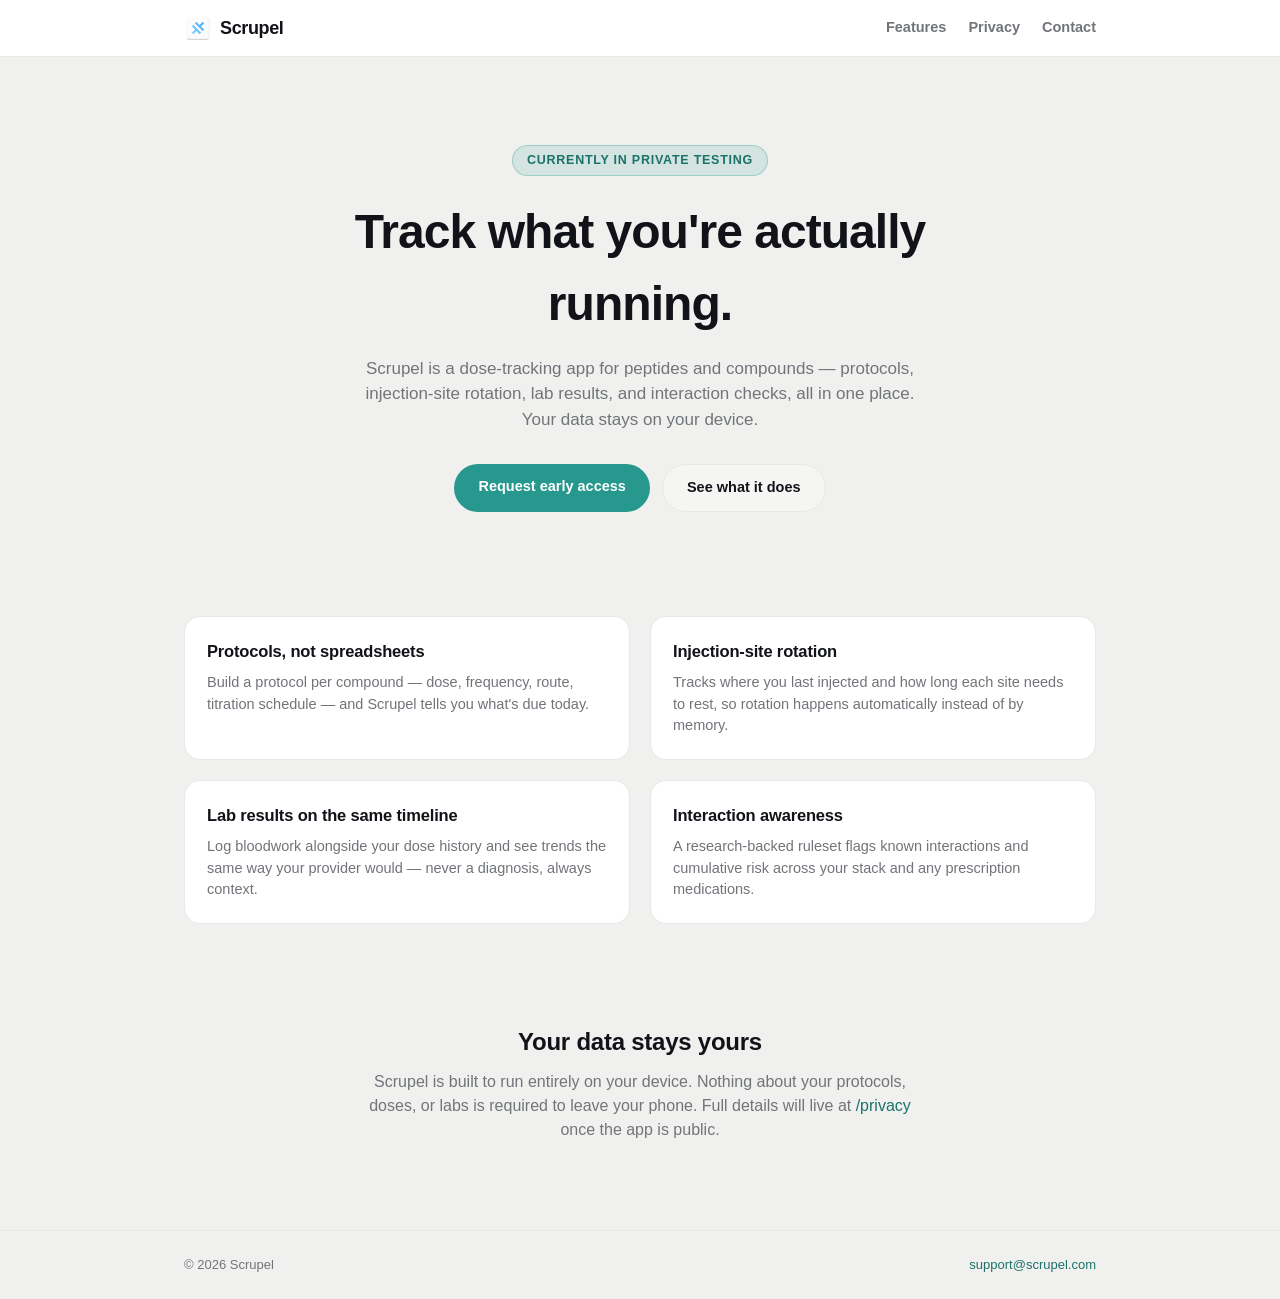
==== index.html @ 977490ed "Initial scaffold: static placeholder landing page Plain HTML/CSS/JS, no build step. Brand palette mi" ====
<!doctype html>
<html lang="en">
<head>
<meta charset="utf-8">
<meta name="viewport" content="width=device-width, initial-scale=1">
<title>Scrupel — Dose tracking for peptides and compounds</title>
<meta name="description" content="Scrupel is a private, on-device dose-tracking app for peptides and compounds — protocols, injection sites, lab results, and interaction checks in one place.">
<link rel="icon" href="favicon.png">
<link rel="apple-touch-icon" href="favicon.png">
<link rel="stylesheet" href="styles.css">
</head>
<body>
  <header class="nav">
    <div class="wrap nav-inner">
      <a class="brand" href="#top">
        <img src="favicon.png" alt="" width="28" height="28">
        Scrupel
      </a>
      <nav class="nav-links">
        <a href="#features">Features</a>
        <a href="#privacy">Privacy</a>
        <a href="mailto:support@scrupel.com">Contact</a>
      </nav>
    </div>
  </header>

  <main id="top">
    <section class="hero wrap">
      <span class="eyebrow">Currently in private testing</span>
      <h1>Track what you're actually running.</h1>
      <p class="lede">Scrupel is a dose-tracking app for peptides and compounds — protocols, injection-site rotation, lab results, and interaction checks, all in one place. Your data stays on your device.</p>
      <div class="cta-row">
        <a class="btn btn-primary" href="mailto:support@scrupel.com?subject=Early access">Request early access</a>
        <a class="btn btn-ghost" href="#features">See what it does</a>
      </div>
    </section>

    <section id="features" class="features wrap">
      <div class="feature">
        <h3>Protocols, not spreadsheets</h3>
        <p>Build a protocol per compound — dose, frequency, route, titration schedule — and Scrupel tells you what's due today.</p>
      </div>
      <div class="feature">
        <h3>Injection-site rotation</h3>
        <p>Tracks where you last injected and how long each site needs to rest, so rotation happens automatically instead of by memory.</p>
      </div>
      <div class="feature">
        <h3>Lab results on the same timeline</h3>
        <p>Log bloodwork alongside your dose history and see trends the same way your provider would — never a diagnosis, always context.</p>
      </div>
      <div class="feature">
        <h3>Interaction awareness</h3>
        <p>A research-backed ruleset flags known interactions and cumulative risk across your stack and any prescription medications.</p>
      </div>
    </section>

    <section id="privacy" class="privacy wrap">
      <h2>Your data stays yours</h2>
      <p>Scrupel is built to run entirely on your device. Nothing about your protocols, doses, or labs is required to leave your phone. Full details will live at <a href="/privacy">/privacy</a> once the app is public.</p>
    </section>
  </main>

  <footer class="footer">
    <div class="wrap footer-inner">
      <span>&copy; <span id="year"></span> Scrupel</span>
      <a href="mailto:support@scrupel.com">support@scrupel.com</a>
    </div>
  </footer>

  <script>document.getElementById("year").textContent = new Date().getFullYear();</script>
</body>
</html>
---- styles.css ----
/* Palette mirrors the Scrupel app's own light/dark tokens (App.jsx's LIGHT/DARK
   theme objects) so the marketing site and the product feel like one brand. */
:root {
  --ink: #111318;
  --paper: #F0F1EF;
  --card: #FFFFFF;
  --line: #E6E9E6;
  --teal: #26988D;
  --teal-dk: #1C716A;
  --slate: #717479;
  --soft: #F5F6F4;
}
@media (prefers-color-scheme: dark) {
  :root {
    --ink: #F2F0EA;
    --paper: #262523;
    --card: #302F2C;
    --line: #43423C;
    --teal: #2D9288;
    --teal-dk: #81C7BF;
    --slate: #A6A399;
    --soft: #3A3934;
  }
}

* { box-sizing: border-box; }
html, body { margin: 0; padding: 0; }
body {
  background: var(--paper);
  color: var(--ink);
  font-family: -apple-system, BlinkMacSystemFont, "Segoe UI", Roboto, Helvetica, Arial, sans-serif;
  line-height: 1.5;
  -webkit-font-smoothing: antialiased;
}
.wrap { max-width: 960px; margin: 0 auto; padding: 0 24px; }
a { color: var(--teal-dk); text-decoration: none; }
a:hover { text-decoration: underline; }

.nav {
  border-bottom: 1px solid var(--line);
  background: var(--card);
  position: sticky;
  top: 0;
  z-index: 10;
}
.nav-inner {
  display: flex;
  align-items: center;
  justify-content: space-between;
  padding-top: 14px;
  padding-bottom: 14px;
}
.brand {
  display: flex;
  align-items: center;
  gap: 8px;
  font-weight: 800;
  font-size: 18px;
  letter-spacing: -0.02em;
  color: var(--ink);
}
.brand:hover { text-decoration: none; }
.brand img { border-radius: 7px; }
.nav-links { display: flex; gap: 22px; }
.nav-links a { color: var(--slate); font-weight: 600; font-size: 14.5px; }
.nav-links a:hover { color: var(--ink); text-decoration: none; }

.hero {
  padding: 88px 24px 64px;
  text-align: center;
}
.eyebrow {
  display: inline-block;
  font-size: 12.5px;
  font-weight: 700;
  letter-spacing: 0.06em;
  text-transform: uppercase;
  color: var(--teal-dk);
  background: color-mix(in srgb, var(--teal) 14%, transparent);
  border: 1px solid color-mix(in srgb, var(--teal) 30%, transparent);
  border-radius: 999px;
  padding: 5px 14px;
  margin-bottom: 20px;
}
h1 {
  font-size: clamp(32px, 5vw, 48px);
  font-weight: 800;
  letter-spacing: -0.02em;
  margin: 0 0 16px;
  max-width: 720px;
  margin-left: auto;
  margin-right: auto;
}
.lede {
  font-size: 17px;
  color: var(--slate);
  max-width: 560px;
  margin: 0 auto 32px;
}
.cta-row { display: flex; gap: 12px; justify-content: center; flex-wrap: wrap; }
.btn {
  display: inline-block;
  padding: 12px 24px;
  border-radius: 999px;
  font-weight: 700;
  font-size: 14.5px;
}
.btn-primary { background: var(--teal); color: #fff; }
.btn-primary:hover { background: var(--teal-dk); text-decoration: none; }
.btn-ghost { background: var(--soft); color: var(--ink); border: 1px solid var(--line); }
.btn-ghost:hover { text-decoration: none; border-color: var(--teal); }

.features {
  display: grid;
  grid-template-columns: repeat(2, 1fr);
  gap: 20px;
  padding: 40px 24px 80px;
}
@media (max-width: 640px) {
  .features { grid-template-columns: 1fr; }
}
.feature {
  background: var(--card);
  border: 1px solid var(--line);
  border-radius: 16px;
  padding: 22px;
}
.feature h3 { margin: 0 0 8px; font-size: 16.5px; letter-spacing: -0.01em; }
.feature p { margin: 0; color: var(--slate); font-size: 14.5px; }

.privacy {
  padding: 20px 24px 88px;
  text-align: center;
}
.privacy h2 { font-size: 24px; margin: 0 0 10px; letter-spacing: -0.01em; }
.privacy p { color: var(--slate); max-width: 560px; margin: 0 auto; }

.footer { border-top: 1px solid var(--line); padding: 24px 0; }
.footer-inner {
  display: flex;
  justify-content: space-between;
  color: var(--slate);
  font-size: 13px;
}
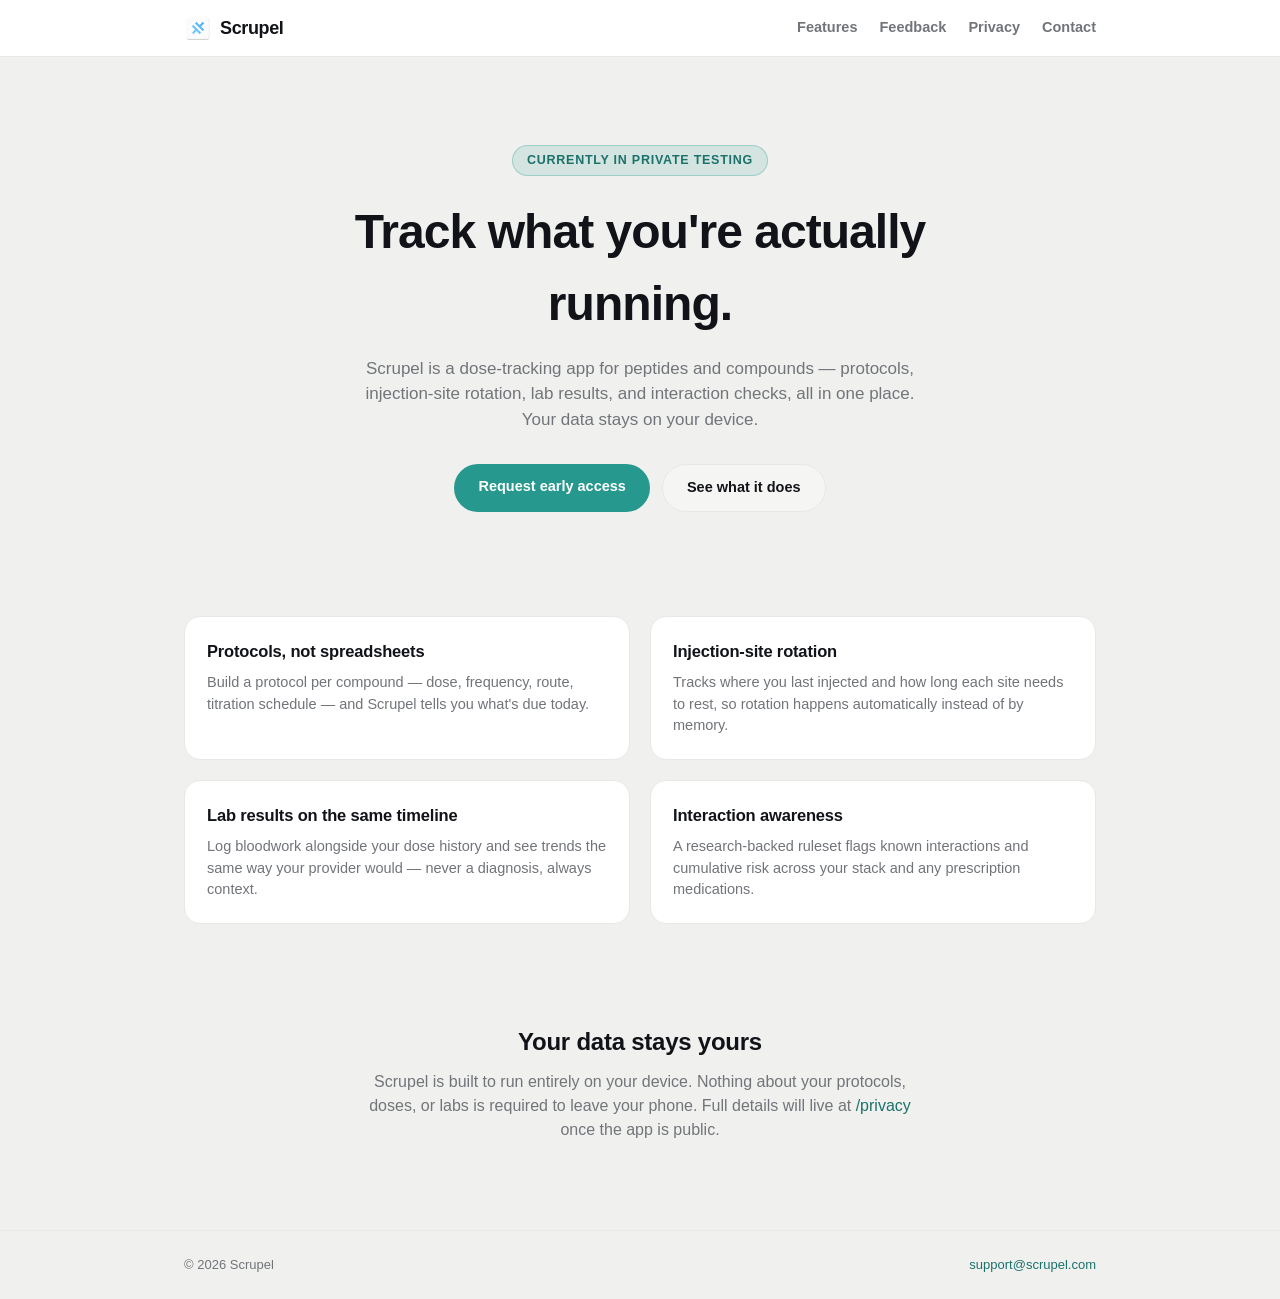
==== commit 7e65d629: "Add Feedback link to nav, pointing to Featurebase board Featurebase free tier now hosts feature requ" ====
--- a/index.html
+++ b/index.html
@@ -18,6 +18,7 @@
       </a>
       <nav class="nav-links">
         <a href="#features">Features</a>
+        <a href="https://scrupel.featurebase.app" target="_blank" rel="noopener">Feedback</a>
         <a href="#privacy">Privacy</a>
         <a href="mailto:support@scrupel.com">Contact</a>
       </nav>
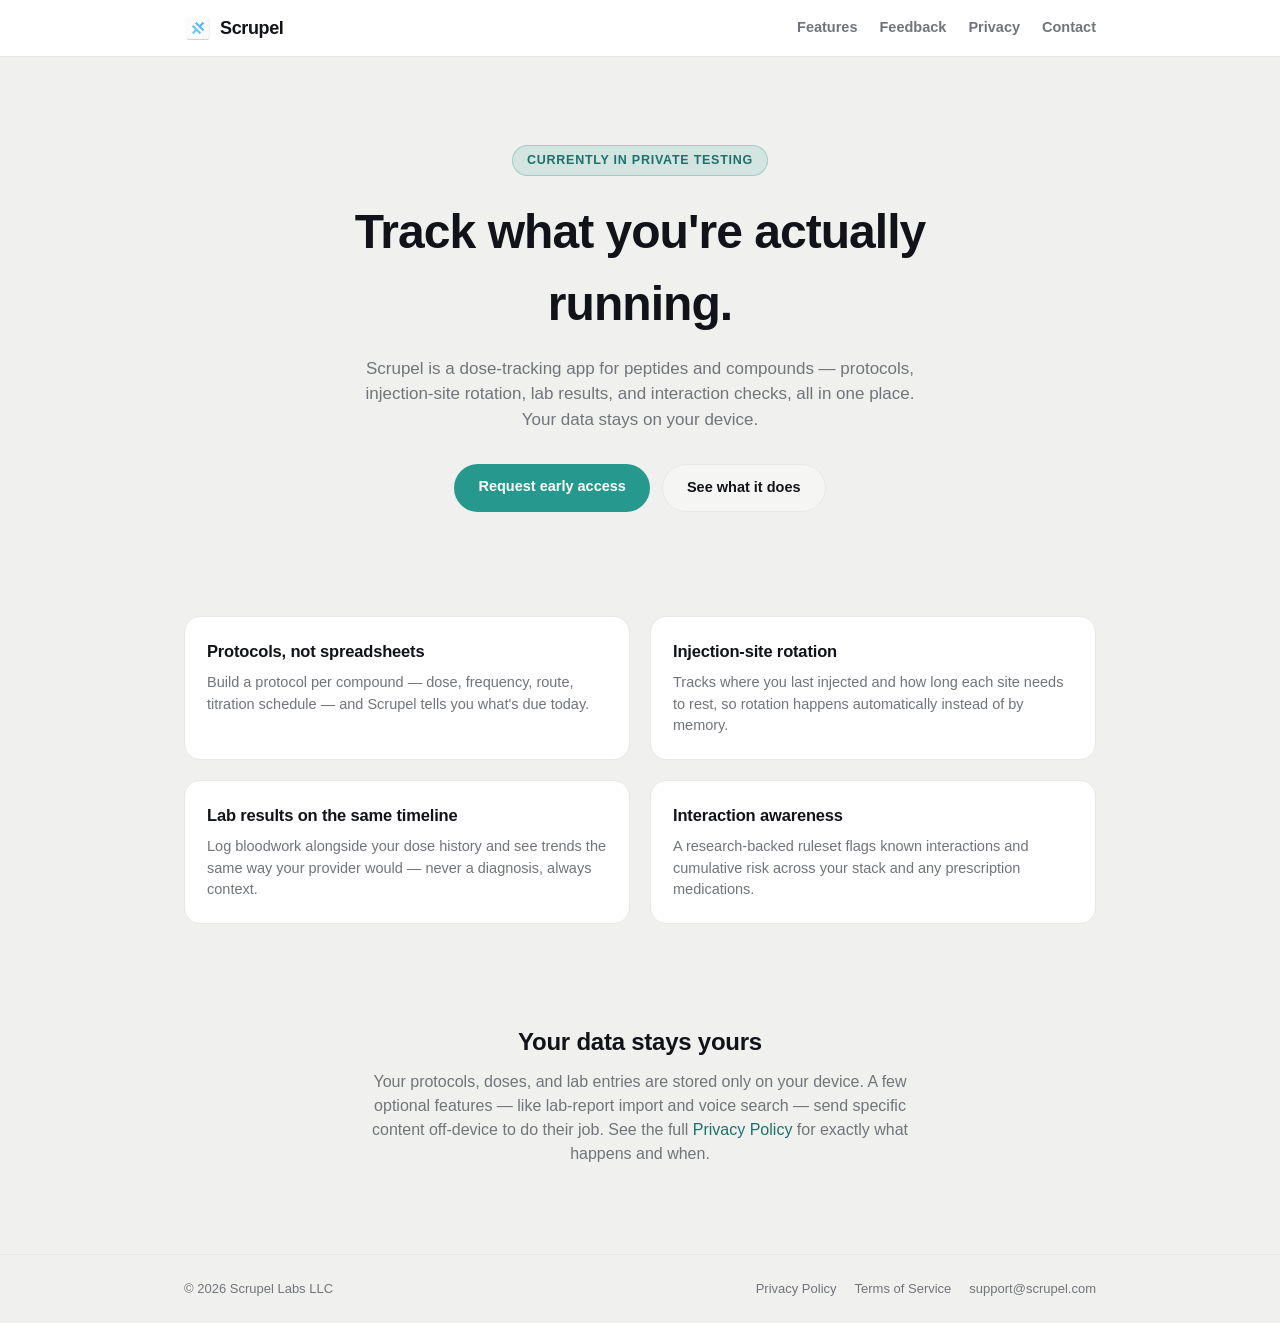
==== commit a0fe6048: "Add Privacy Policy and Terms of Service pages Scrupel Labs LLC entity, Utah governing law. Linked fr" ====
--- a/index.html
+++ b/index.html
@@ -3,6 +3,7 @@
 <head>
 <meta charset="utf-8">
 <meta name="viewport" content="width=device-width, initial-scale=1">
+<meta name="robots" content="noindex, nofollow">
 <title>Scrupel — Dose tracking for peptides and compounds</title>
 <meta name="description" content="Scrupel is a private, on-device dose-tracking app for peptides and compounds — protocols, injection sites, lab results, and interaction checks in one place.">
 <link rel="icon" href="favicon.png">
@@ -57,14 +58,18 @@
 
     <section id="privacy" class="privacy wrap">
       <h2>Your data stays yours</h2>
-      <p>Scrupel is built to run entirely on your device. Nothing about your protocols, doses, or labs is required to leave your phone. Full details will live at <a href="/privacy">/privacy</a> once the app is public.</p>
+      <p>Your protocols, doses, and lab entries are stored only on your device. A few optional features — like lab-report import and voice search — send specific content off-device to do their job. See the full <a href="privacy.html">Privacy Policy</a> for exactly what happens and when.</p>
     </section>
   </main>
 
   <footer class="footer">
     <div class="wrap footer-inner">
-      <span>&copy; <span id="year"></span> Scrupel</span>
-      <a href="mailto:support@scrupel.com">support@scrupel.com</a>
+      <span>&copy; <span id="year"></span> Scrupel Labs LLC</span>
+      <span class="footer-links">
+        <a href="privacy.html">Privacy Policy</a>
+        <a href="terms.html">Terms of Service</a>
+        <a href="mailto:support@scrupel.com">support@scrupel.com</a>
+      </span>
     </div>
   </footer>
 
--- a/styles.css
+++ b/styles.css
@@ -139,6 +139,39 @@
 .footer-inner {
   display: flex;
   justify-content: space-between;
+  flex-wrap: wrap;
+  gap: 10px 24px;
   color: var(--slate);
   font-size: 13px;
 }
+.footer-links { display: flex; gap: 18px; }
+.footer-links a { color: var(--slate); }
+.footer-links a:hover { color: var(--ink); }
+
+.legal { padding: 48px 24px 88px; max-width: 760px; }
+.legal h1 { font-size: clamp(28px, 4vw, 38px); letter-spacing: -0.02em; margin: 0 0 6px; }
+.legal .updated { color: var(--slate); font-size: 13.5px; margin: 0 0 36px; }
+.legal h2 { font-size: 19px; letter-spacing: -0.01em; margin: 36px 0 10px; }
+.legal h2:first-of-type { margin-top: 0; }
+.legal h3 { font-size: 15.5px; margin: 22px 0 8px; }
+.legal p, .legal li { font-size: 14.5px; color: var(--ink); }
+.legal p { margin: 0 0 12px; }
+.legal ul, .legal ol { margin: 0 0 12px; padding-left: 22px; }
+.legal li { margin-bottom: 6px; }
+.legal li p { margin: 0; }
+.legal strong { font-weight: 700; }
+.legal .callout {
+  background: var(--soft);
+  border: 1px solid var(--line);
+  border-radius: 12px;
+  padding: 16px 18px;
+  margin: 0 0 20px;
+}
+.legal .callout p:last-child { margin-bottom: 0; }
+.legal .toc { background: var(--card); border: 1px solid var(--line); border-radius: 12px; padding: 16px 20px; margin-bottom: 32px; }
+.legal .toc p { font-weight: 700; margin: 0 0 8px; font-size: 13px; text-transform: uppercase; letter-spacing: 0.04em; color: var(--slate); }
+.legal .toc ol { columns: 2; column-gap: 24px; margin: 0; }
+@media (max-width: 640px) { .legal .toc ol { columns: 1; } }
+.legal .toc li { font-size: 13.5px; margin-bottom: 4px; }
+.legal .toc a { color: var(--ink); }
+.legal .toc a:hover { color: var(--teal-dk); }
